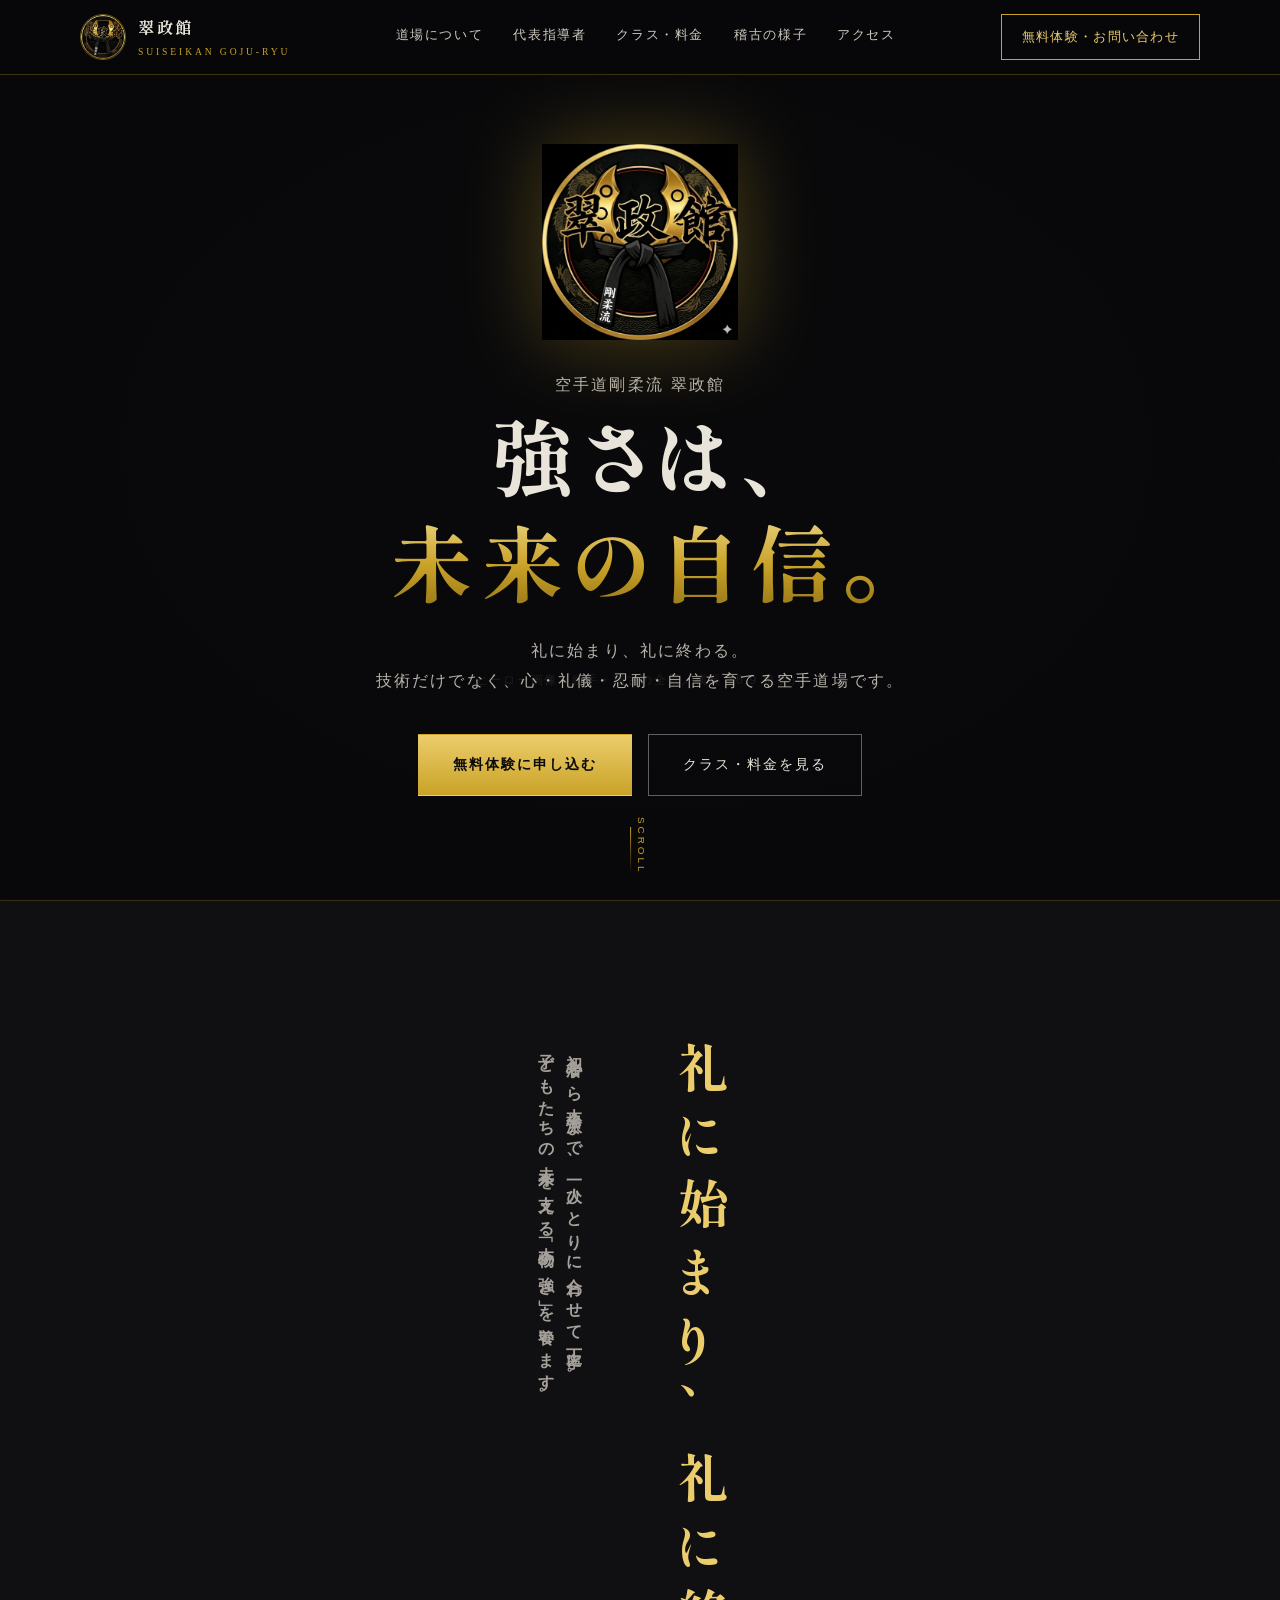
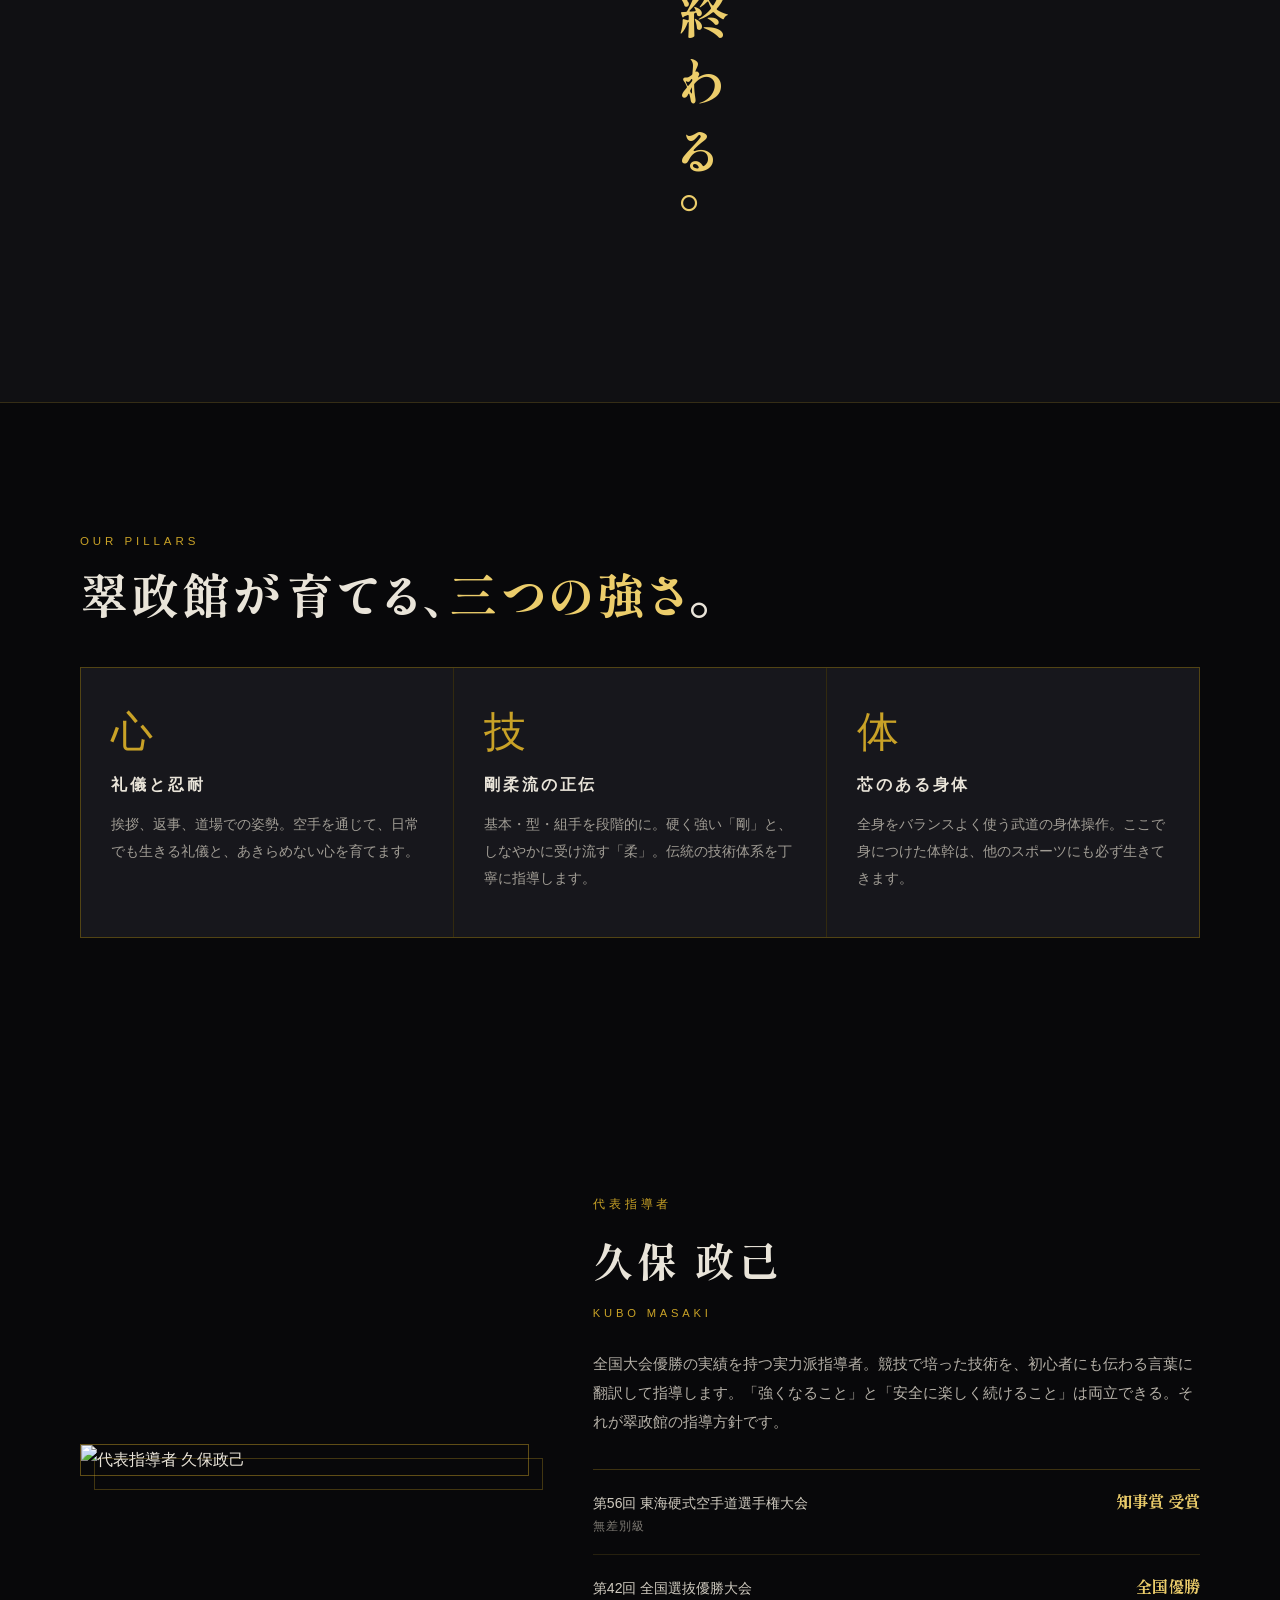
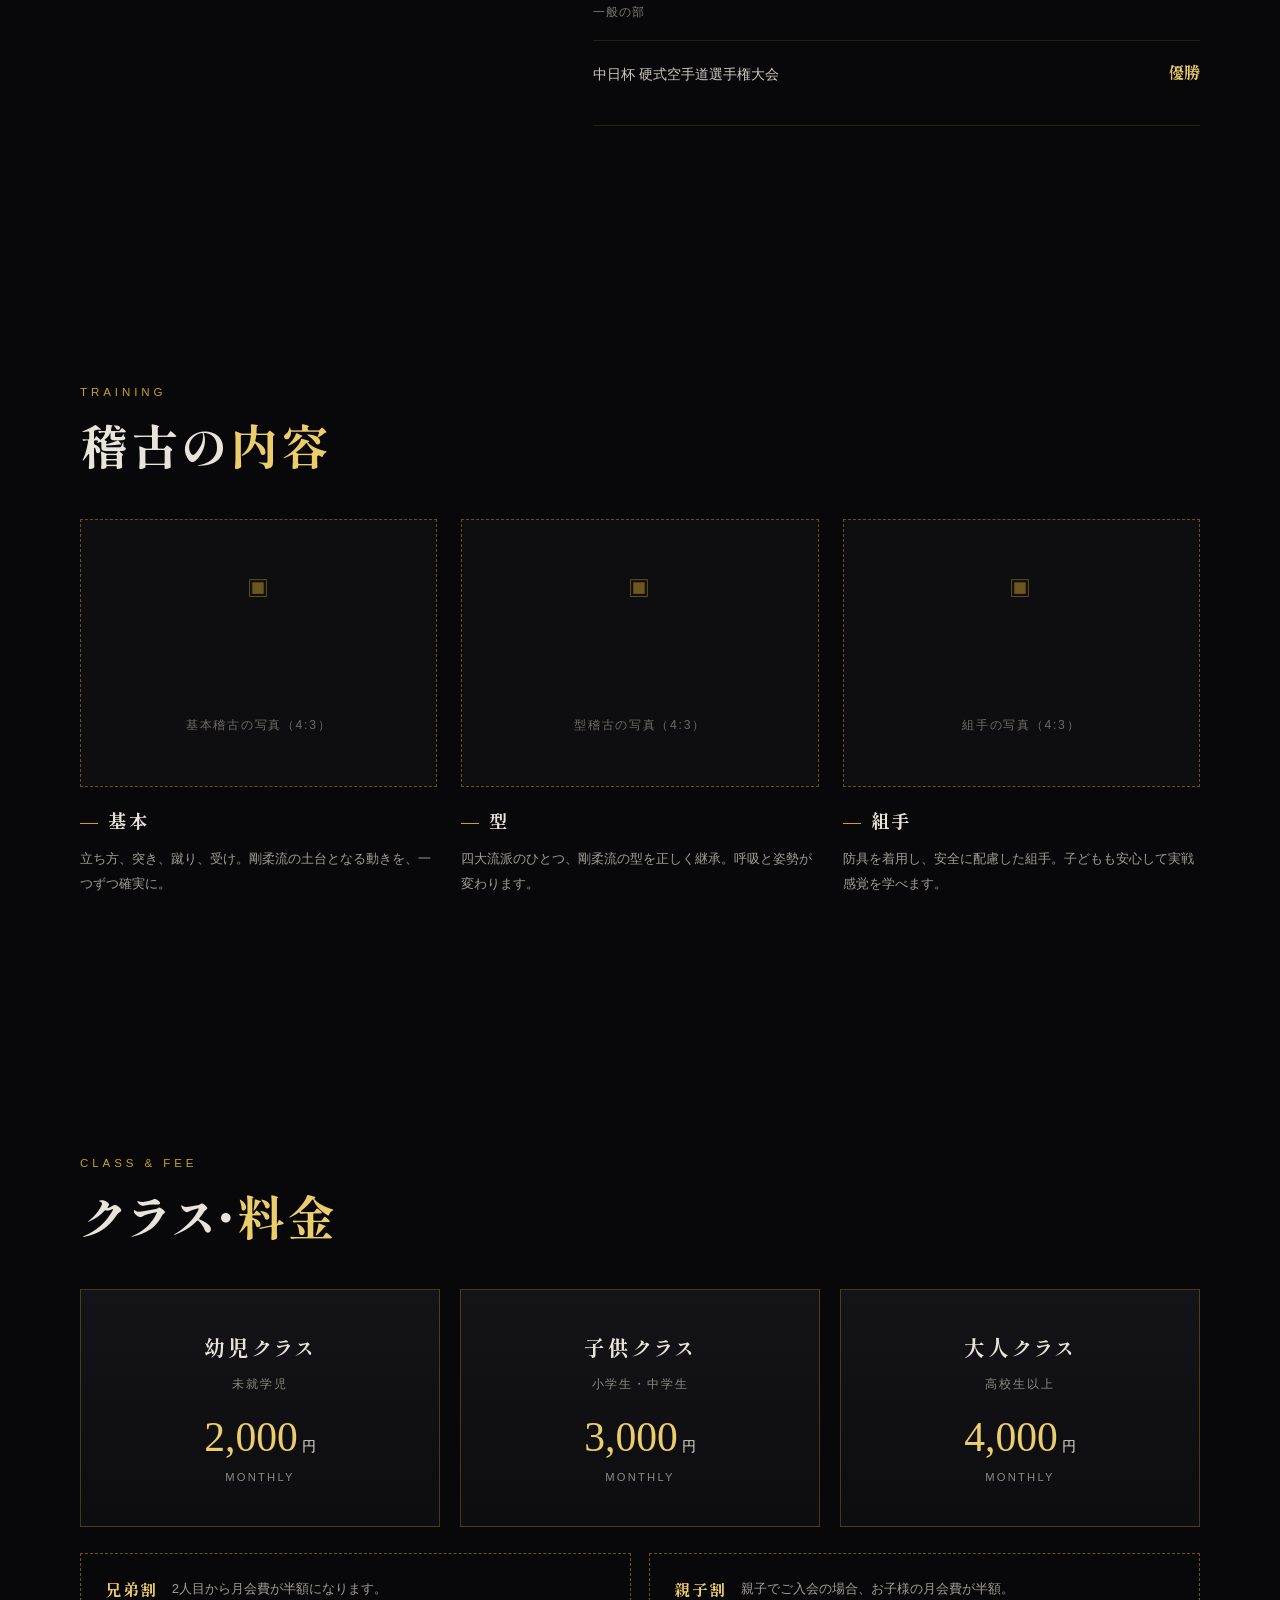
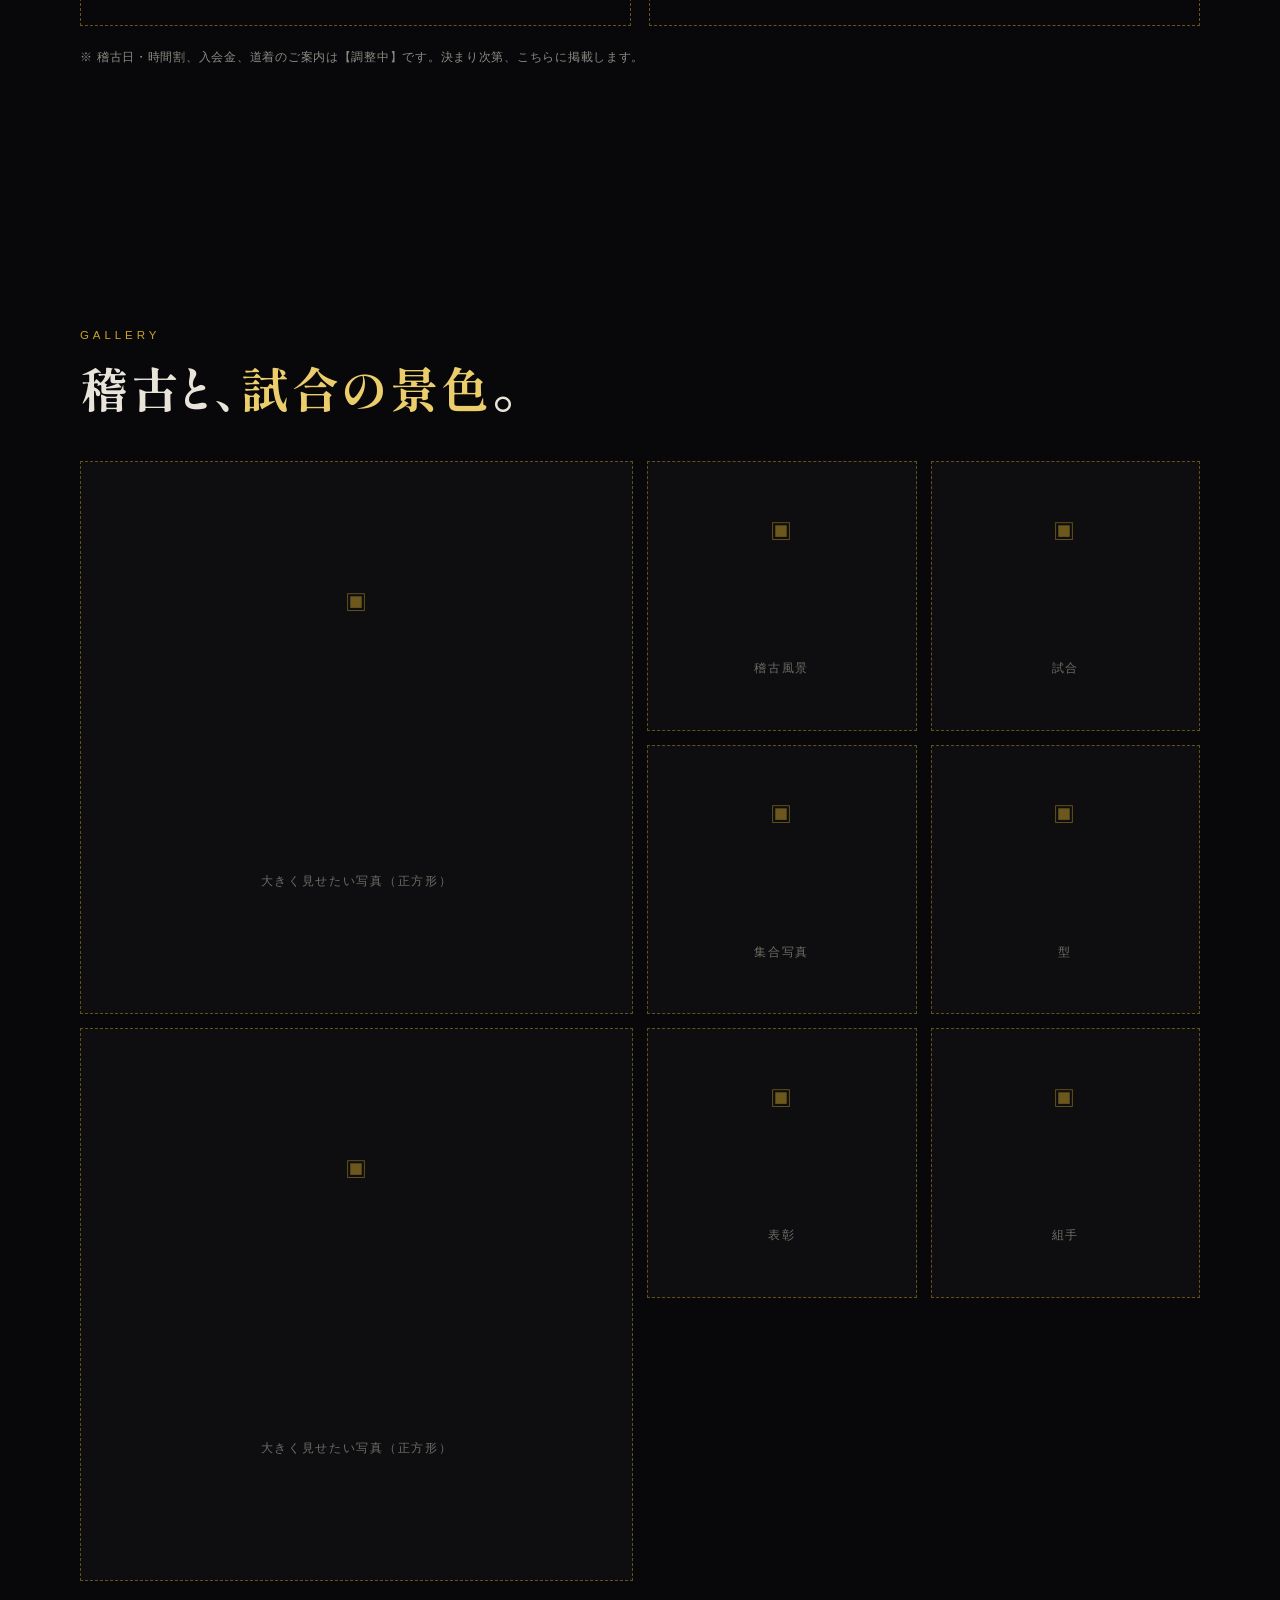
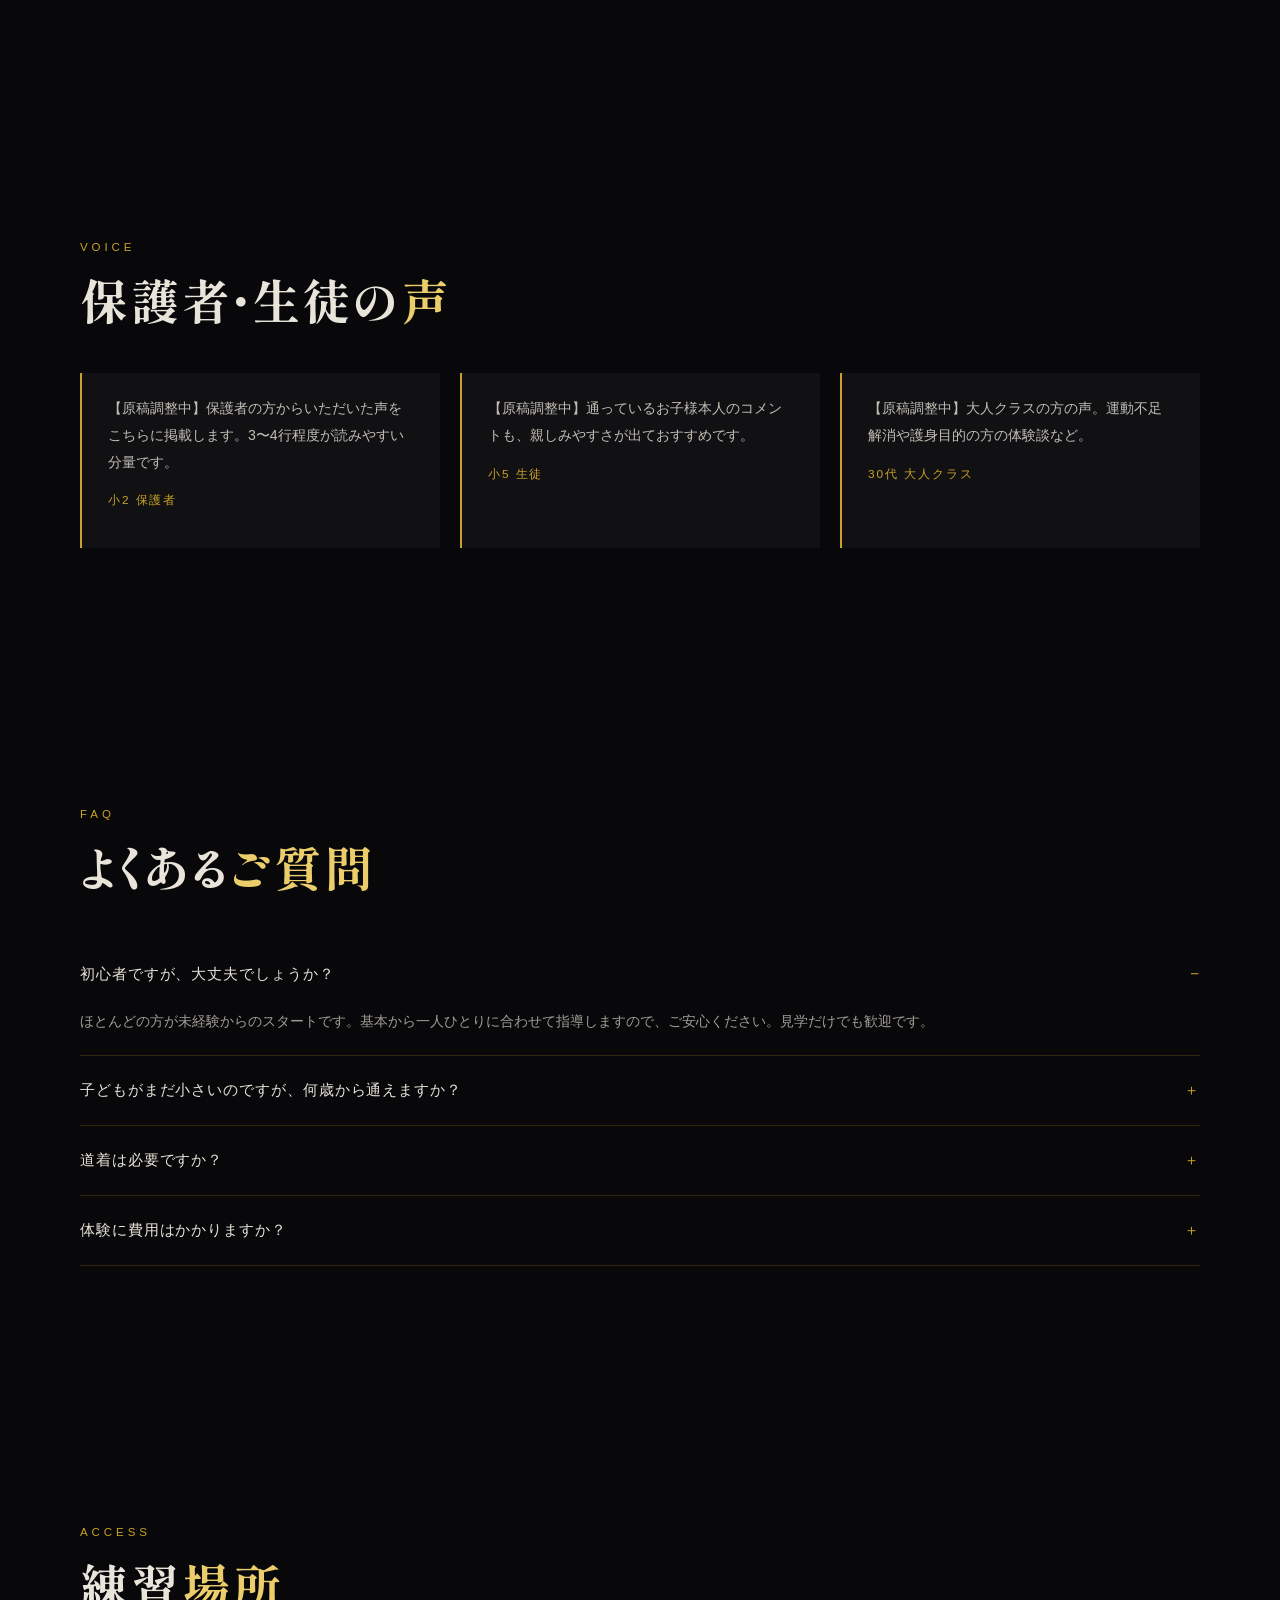
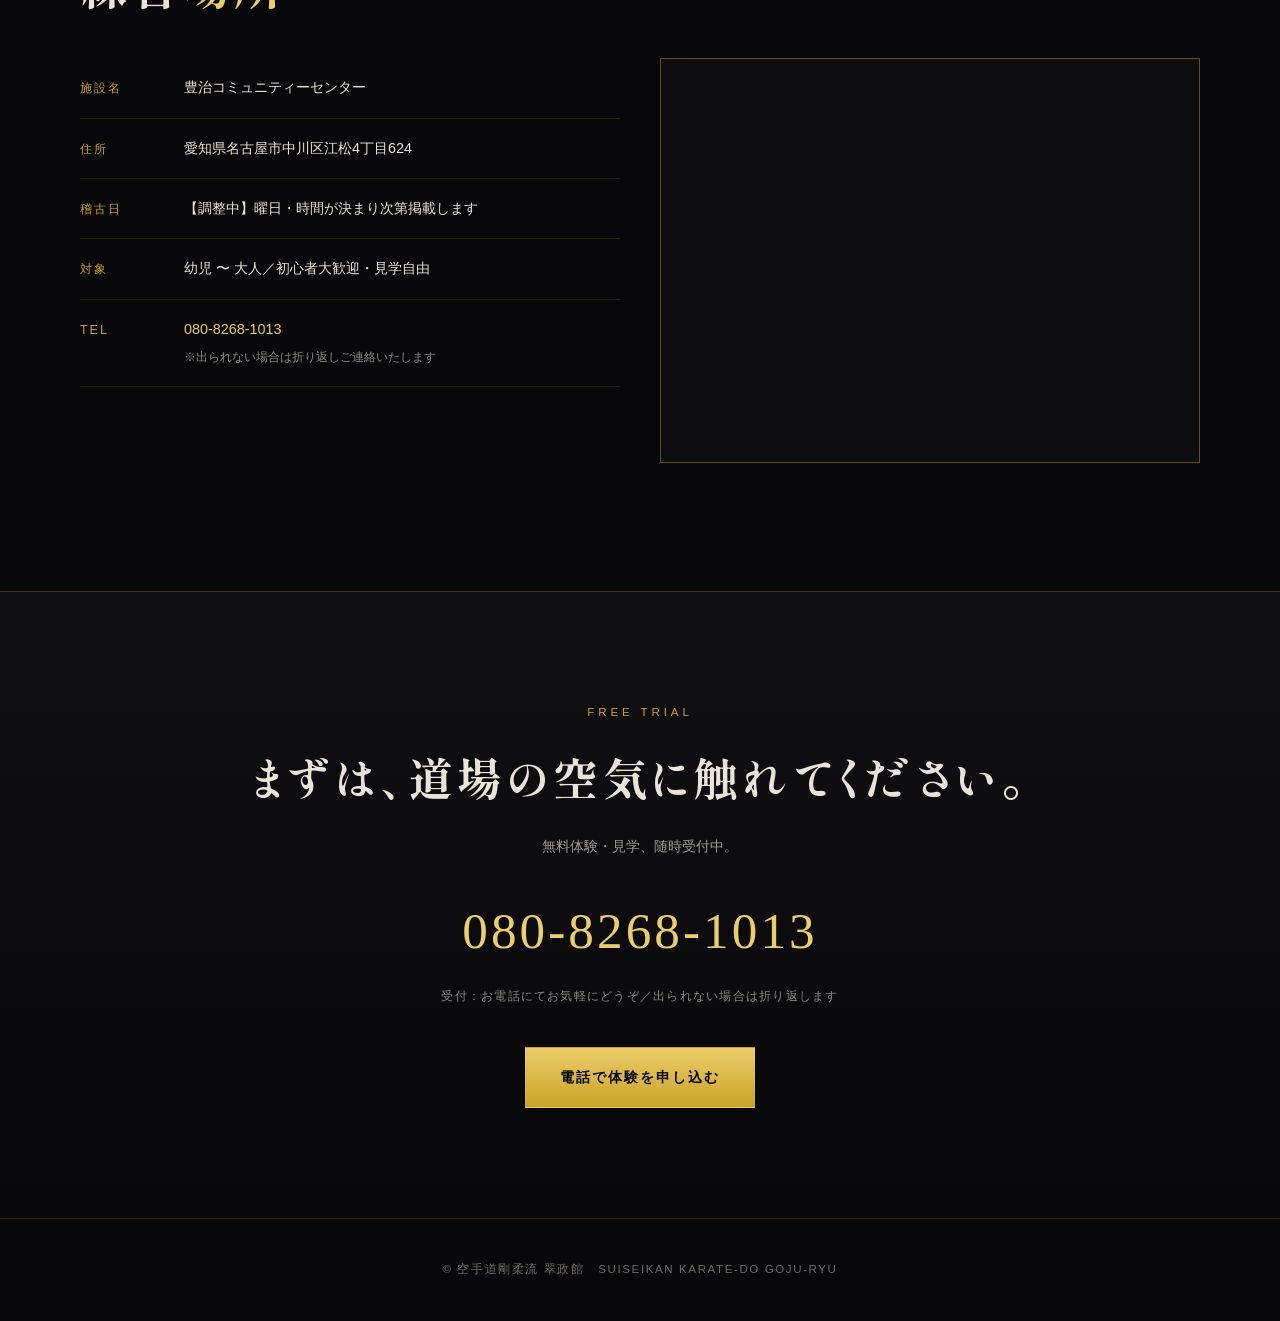
==== A_kuro-kin.html @ 2b080655 "翆政館サイトデプロイ" ====
<!DOCTYPE html>
<html lang="ja">
<head>
<meta charset="UTF-8">
<meta name="viewport" content="width=device-width, initial-scale=1">
<title>空手道剛柔流 翠政館 ｜ 強さは、未来の自信。</title>
<link rel="preconnect" href="https://fonts.googleapis.com">
<link rel="preconnect" href="https://fonts.gstatic.com" crossorigin>
<link href="https://fonts.googleapis.com/css2?family=Shippori+Mincho+B1:wght@600;700;800&family=Zen+Kaku+Gothic+New:wght@400;500;700&display=swap" rel="stylesheet">
<style>
:root{
  --sumi:#08080a; --kuro:#101013; --tan:#17171c;
  --kin:#c9a227; --kin-l:#eccd6b; --shu:#9e2a20;
  --gofun:#e9e4d9; --gray:#8d8a83;
  --disp:"Shippori Mincho B1",serif;
  --body:"Zen Kaku Gothic New",sans-serif;
}
*{box-sizing:border-box;margin:0;padding:0}
html{scroll-behavior:smooth}
body{background:var(--sumi);color:var(--gofun);font-family:var(--body);line-height:1.9;
  font-feature-settings:"palt";-webkit-font-smoothing:antialiased;overflow-x:hidden}
a{color:inherit;text-decoration:none}
img{max-width:100%;display:block}
:focus-visible{outline:2px solid var(--kin-l);outline-offset:3px}

/* 背景：青海波 */
body::before{content:"";position:fixed;inset:0;z-index:-1;opacity:.16;
  background-image:url("data:image/svg+xml,%3Csvg xmlns='http://www.w3.org/2000/svg' width='60' height='30' viewBox='0 0 60 30'%3E%3Cg fill='none' stroke='%23c9a227' stroke-width='.7'%3E%3Cpath d='M0 30a15 15 0 0130 0 15 15 0 0130 0'/%3E%3Cpath d='M0 22a15 15 0 0130 0 15 15 0 0130 0'/%3E%3Cpath d='M0 14a15 15 0 0130 0 15 15 0 0130 0'/%3E%3C/g%3E%3C/svg%3E");}

.wrap{width:min(1120px,92vw);margin-inline:auto}
.eyebrow{font-size:.72rem;letter-spacing:.34em;color:var(--kin);font-weight:500}
.sec{padding:clamp(72px,10vw,132px) 0;position:relative}
.sec-title{font-family:var(--disp);font-weight:800;font-size:clamp(1.9rem,4.4vw,3rem);
  line-height:1.35;letter-spacing:.06em;margin:.5rem 0 2.6rem}
.sec-title em{font-style:normal;color:var(--kin-l)}
.rule{height:1px;background:linear-gradient(90deg,var(--kin),transparent);margin:0 0 2rem;width:120px}

/* ヘッダー */
header{position:fixed;top:0;left:0;right:0;z-index:50;backdrop-filter:blur(10px);
  background:rgba(8,8,10,.72);border-bottom:1px solid rgba(201,162,39,.28);transition:.3s}
.nav{display:flex;align-items:center;justify-content:space-between;height:74px}
.brand{display:flex;align-items:center;gap:12px}
.brand img{width:46px;height:46px;border-radius:50%;border:1px solid rgba(201,162,39,.5)}
.brand b{font-family:var(--disp);font-size:1.02rem;letter-spacing:.16em;font-weight:700}
.brand span{display:block;font-size:.6rem;letter-spacing:.3em;color:var(--kin);font-weight:400}
.menu{display:flex;gap:30px;font-size:.84rem;letter-spacing:.12em}
.menu a{position:relative;padding-bottom:4px;color:#cfcabf}
.menu a::after{content:"";position:absolute;left:0;bottom:0;width:0;height:1px;background:var(--kin);transition:.3s}
.menu a:hover::after{width:100%}
.tel-btn{border:1px solid var(--kin);color:var(--kin-l);padding:10px 20px;font-size:.8rem;
  letter-spacing:.1em;transition:.25s}
.tel-btn:hover{background:var(--kin);color:#000}
.burger{display:none;background:none;border:0;color:var(--kin);font-size:1.4rem;cursor:pointer}

/* ヒーロー */
.hero{min-height:100svh;display:grid;place-items:center;position:relative;padding:120px 0 80px;text-align:center}
.hero-media{position:absolute;inset:0;overflow:hidden}
.hero-media .ph{height:100%;border-radius:0;border-color:rgba(201,162,39,.22);background:#0c0c0e}
.hero-media::after{content:"";position:absolute;inset:0;
  background:radial-gradient(ellipse at center,rgba(8,8,10,.62) 0%,rgba(8,8,10,.94) 72%)}
.hero-inner{position:relative;z-index:2;animation:rise 1.1s cubic-bezier(.2,.7,.2,1) both}
.hero-logo{width:clamp(140px,20vw,196px);margin:0 auto 30px;filter:drop-shadow(0 0 42px rgba(201,162,39,.35))}
.hero h1{font-family:var(--disp);font-weight:800;font-size:clamp(2.4rem,7.4vw,5.2rem);
  letter-spacing:.1em;line-height:1.28;margin-bottom:22px}
.hero h1 .g{background:linear-gradient(180deg,#f5e2a0,var(--kin) 55%,#8c6d15);
  -webkit-background-clip:text;background-clip:text;color:transparent}
.hero p{color:#b9b4aa;letter-spacing:.14em;font-size:clamp(.86rem,1.8vw,1rem)}
.hero-cta{display:flex;gap:16px;justify-content:center;flex-wrap:wrap;margin-top:38px}
.btn{padding:16px 34px;letter-spacing:.14em;font-size:.9rem;font-weight:500;transition:.28s;border:1px solid transparent}
.btn-gold{background:linear-gradient(180deg,var(--kin-l),var(--kin));color:#0a0a0a;font-weight:700}
.btn-gold:hover{transform:translateY(-2px);box-shadow:0 12px 30px rgba(201,162,39,.3)}
.btn-line{border-color:rgba(233,228,217,.4);color:var(--gofun)}
.btn-line:hover{border-color:var(--kin);color:var(--kin-l)}
.scroll{position:absolute;bottom:26px;left:50%;transform:translateX(-50%);font-size:.62rem;
  letter-spacing:.3em;color:var(--kin);writing-mode:vertical-rl;z-index:2}
.scroll::after{content:"";display:block;width:1px;height:46px;background:linear-gradient(var(--kin),transparent);margin:10px auto 0}
@keyframes rise{from{opacity:0;transform:translateY(28px)}to{opacity:1;transform:none}}

/* シグネチャー：縦書き理念 */
.creed{position:relative;padding:clamp(80px,12vw,140px) 0;background:var(--kuro);
  border-block:1px solid rgba(201,162,39,.2)}
.creed-in{display:flex;justify-content:center;gap:clamp(28px,6vw,72px)}
.creed .v{writing-mode:vertical-rl;font-family:var(--disp);font-weight:700;
  font-size:clamp(1.5rem,3.6vw,2.5rem);letter-spacing:.34em;line-height:1.7}
.creed .v.main{color:var(--kin-l);font-size:clamp(1.9rem,5vw,3.2rem)}
.creed .v.sub{color:#a5a099;font-size:clamp(.86rem,1.5vw,1rem);letter-spacing:.24em;font-family:var(--body)}

/* 3つの柱 */
.pillars{display:grid;grid-template-columns:repeat(3,1fr);gap:1px;background:rgba(201,162,39,.22);
  border:1px solid rgba(201,162,39,.22)}
.pillar{background:var(--tan);padding:44px 30px;transition:.3s}
.pillar:hover{background:#1d1d23}
.pillar .k{font-family:var(--disp);font-size:2.6rem;color:var(--kin);line-height:1;margin-bottom:16px}
.pillar h3{font-size:1rem;letter-spacing:.18em;margin-bottom:12px;font-weight:700}
.pillar p{font-size:.86rem;color:#a19d95;line-height:1.95}

/* 代表 */
.master{display:grid;grid-template-columns:.85fr 1.15fr;gap:clamp(32px,5vw,70px);align-items:center}
.master-photo{position:relative}
.master-photo img{border:1px solid rgba(201,162,39,.45)}
.master-photo::before{content:"";position:absolute;inset:14px -14px -14px 14px;border:1px solid rgba(201,162,39,.3);z-index:-1}
.master h2{font-family:var(--disp);font-size:clamp(1.8rem,3.6vw,2.5rem);letter-spacing:.1em;margin:.4rem 0 .3rem}
.master .roma{font-size:.7rem;letter-spacing:.34em;color:var(--kin);margin-bottom:26px}
.master .lead{color:#b6b1a8;font-size:.95rem;margin-bottom:32px}
.record{border-top:1px solid rgba(201,162,39,.28)}
.record-row{display:grid;grid-template-columns:1fr auto;gap:16px;align-items:baseline;
  padding:16px 0;border-bottom:1px solid rgba(201,162,39,.16)}
.record-row .t{font-size:.88rem;color:#cfcabf}
.record-row .t small{display:block;color:#7e7a73;font-size:.72rem;letter-spacing:.1em}
.record-row .r{font-family:var(--disp);font-weight:700;color:var(--kin-l);white-space:nowrap;font-size:1.02rem}

/* 料金 */
.fees{display:grid;grid-template-columns:repeat(3,1fr);gap:20px}
.fee{border:1px solid rgba(201,162,39,.3);background:linear-gradient(180deg,#141418,#0d0d10);
  padding:38px 26px;text-align:center;position:relative;transition:.3s}
.fee:hover{transform:translateY(-4px);border-color:var(--kin)}
.fee h3{font-family:var(--disp);font-size:1.3rem;letter-spacing:.14em;margin-bottom:6px}
.fee .age{font-size:.72rem;color:var(--gray);letter-spacing:.16em;margin-bottom:22px}
.fee .p{font-family:var(--disp);font-size:2.6rem;color:var(--kin-l);line-height:1}
.fee .p small{font-size:.9rem;color:var(--gofun);margin-left:4px}
.fee .m{font-size:.7rem;color:var(--gray);letter-spacing:.2em;margin-top:8px}
.discount{display:flex;gap:18px;flex-wrap:wrap;margin-top:26px}
.disc{flex:1 1 240px;border:1px dashed rgba(201,162,39,.5);padding:20px 24px;display:flex;gap:14px;align-items:center}
.disc b{color:var(--kin-l);font-family:var(--disp);letter-spacing:.1em}
.disc span{font-size:.82rem;color:#a19d95}
.note{font-size:.76rem;color:var(--gray);margin-top:20px;letter-spacing:.06em}

/* 稽古 */
.keiko{display:grid;grid-template-columns:repeat(auto-fit,minmax(240px,1fr));gap:24px}
.keiko-card .ph{aspect-ratio:4/3;margin-bottom:16px}
.keiko-card h3{font-family:var(--disp);font-size:1.15rem;letter-spacing:.14em;margin-bottom:8px}
.keiko-card h3::before{content:"";display:inline-block;width:18px;height:1px;background:var(--kin);vertical-align:middle;margin-right:10px}
.keiko-card p{font-size:.84rem;color:#a19d95}

/* 写真枠 */
.ph{width:100%;aspect-ratio:16/9;border:1px dashed rgba(201,162,39,.45);background:#0e0e11;
  display:grid;place-items:center;text-align:center;color:#6f6b64;font-size:.76rem;letter-spacing:.14em;gap:6px}
.ph .ico{font-size:1.4rem;color:rgba(201,162,39,.5)}
.gal{display:grid;grid-template-columns:repeat(4,1fr);gap:14px}
.gal .ph:nth-child(1),.gal .ph:nth-child(6){grid-column:span 2;grid-row:span 2;aspect-ratio:1}
.gal .ph{aspect-ratio:1}

/* 声 */
.voices{display:grid;grid-template-columns:repeat(3,1fr);gap:20px}
.voice{border-left:2px solid var(--kin);padding:22px 26px;background:#111114}
.voice p{font-size:.88rem;color:#c2bdb4;margin-bottom:14px}
.voice .who{font-size:.74rem;color:var(--kin);letter-spacing:.16em}

/* FAQ */
details{border-bottom:1px solid rgba(201,162,39,.2)}
summary{padding:20px 0;cursor:pointer;list-style:none;display:flex;justify-content:space-between;
  gap:16px;font-size:.95rem;letter-spacing:.06em}
summary::-webkit-details-marker{display:none}
summary::after{content:"＋";color:var(--kin);transition:.3s}
details[open] summary::after{content:"−"}
details p{padding:0 0 20px;font-size:.86rem;color:#a19d95}

/* アクセス */
.access{display:grid;grid-template-columns:1fr 1fr;gap:40px;align-items:start}
.info-row{display:grid;grid-template-columns:88px 1fr;gap:16px;padding:16px 0;border-bottom:1px solid rgba(201,162,39,.16);font-size:.9rem}
.info-row dt{color:var(--kin);font-size:.78rem;letter-spacing:.16em;padding-top:3px}
.map-ph{aspect-ratio:4/3}
.map-ph.filled{padding:0;border-style:solid;overflow:hidden}
.map-ph.filled iframe{width:100%;height:100%;border:0;display:block}


/* CTA */
.cta{background:linear-gradient(180deg,#101013,#08080a);border-top:1px solid rgba(201,162,39,.3);
  text-align:center;padding:clamp(70px,9vw,110px) 0}
.cta h2{font-family:var(--disp);font-size:clamp(1.7rem,4vw,2.8rem);letter-spacing:.1em;margin:.6rem 0 14px}
.cta .tel{font-family:var(--disp);font-size:clamp(2rem,5vw,3.2rem);color:var(--kin-l);letter-spacing:.06em;display:inline-block;margin:22px 0 6px}
.cta small{display:block;color:var(--gray);font-size:.78rem;letter-spacing:.1em}

footer{border-top:1px solid rgba(201,162,39,.2);padding:40px 0;text-align:center;
  font-size:.72rem;color:#6f6b64;letter-spacing:.14em}

@media(max-width:900px){
  .menu{display:none}
  .burger{display:block}
  .menu.open{display:flex;position:absolute;top:74px;left:0;right:0;flex-direction:column;
    gap:0;background:rgba(8,8,10,.97);border-bottom:1px solid rgba(201,162,39,.3)}
  .menu.open a{padding:16px 6vw;border-top:1px solid rgba(201,162,39,.14)}
  .pillars,.fees,.voices,.master,.access{grid-template-columns:1fr}
  .gal{grid-template-columns:repeat(2,1fr)}
  .tel-btn{padding:8px 14px;font-size:.72rem}
  .master-photo::before{display:none}
}
@media(prefers-reduced-motion:reduce){*{animation:none!important;transition:none!important}}
</style>
</head>
<body>

<header>
  <div class="wrap nav">
    <a href="#top" class="brand">
      <img src="images/logo.png" alt="翠政館ロゴ">
      <b>翠政館<span>SUISEIKAN GOJU-RYU</span></b>
    </a>
    <nav class="menu" id="menu">
      <a href="#creed">道場について</a>
      <a href="#master">代表指導者</a>
      <a href="#fee">クラス・料金</a>
      <a href="#gallery">稽古の様子</a>
      <a href="#access">アクセス</a>
    </nav>
    <a href="tel:08082681013" class="tel-btn">無料体験・お問い合わせ</a>
    <button class="burger" id="burger" aria-label="メニュー">☰</button>
  </div>
</header>

<section class="hero" id="top">
  <div class="hero-media">
    <div class="ph"><span class="ico">▣</span>ヒーロー画像（組手・稽古の全景／横長 16:9 推奨）</div>
  </div>
  <div class="hero-inner wrap">
    <img class="hero-logo" src="images/logo.png" alt="空手道剛柔流 翠政館">
    <p class="eyebrow">空手道剛柔流 翠政館</p>
    <h1>強さは、<br><span class="g">未来の自信。</span></h1>
    <p>礼に始まり、礼に終わる。<br>技術だけでなく、心・礼儀・忍耐・自信を育てる空手道場です。</p>
    <div class="hero-cta">
      <a href="tel:08082681013" class="btn btn-gold">無料体験に申し込む</a>
      <a href="#fee" class="btn btn-line">クラス・料金を見る</a>
    </div>
  </div>
  <div class="scroll">SCROLL</div>
</section>

<section class="creed" id="creed">
  <div class="creed-in">
    <p class="v sub">初心者から本格派まで、一人ひとりに合わせて丁寧に。<br>子どもたちの未来を支える「本物の強さ」を養います。</p>
    <p class="v main">礼に始まり、礼に終わる。</p>
  </div>
</section>

<section class="sec wrap">
  <p class="eyebrow">OUR PILLARS</p>
  <h2 class="sec-title">翠政館が育てる、<em>三つの強さ</em>。</h2>
  <div class="pillars">
    <div class="pillar"><div class="k">心</div><h3>礼儀と忍耐</h3><p>挨拶、返事、道場での姿勢。空手を通じて、日常でも生きる礼儀と、あきらめない心を育てます。</p></div>
    <div class="pillar"><div class="k">技</div><h3>剛柔流の正伝</h3><p>基本・型・組手を段階的に。硬く強い「剛」と、しなやかに受け流す「柔」。伝統の技術体系を丁寧に指導します。</p></div>
    <div class="pillar"><div class="k">体</div><h3>芯のある身体</h3><p>全身をバランスよく使う武道の身体操作。ここで身につけた体幹は、他のスポーツにも必ず生きてきます。</p></div>
  </div>
</section>

<section class="sec wrap" id="master">
  <div class="master">
    <div class="master-photo"><img src="images/mastar.jpg" alt="代表指導者 久保政己"></div>
    <div>
      <p class="eyebrow">代表指導者</p>
      <h2>久保 政己</h2>
      <p class="roma">KUBO MASAKI</p>
      <p class="lead">全国大会優勝の実績を持つ実力派指導者。競技で培った技術を、初心者にも伝わる言葉に翻訳して指導します。「強くなること」と「安全に楽しく続けること」は両立できる。それが翠政館の指導方針です。</p>
      <div class="record">
        <div class="record-row"><div class="t">第56回 東海硬式空手道選手権大会<small>無差別級</small></div><div class="r">知事賞 受賞</div></div>
        <div class="record-row"><div class="t">第42回 全国選抜優勝大会<small>一般の部</small></div><div class="r">全国優勝</div></div>
        <div class="record-row"><div class="t">中日杯 硬式空手道選手権大会<small>&nbsp;</small></div><div class="r">優勝</div></div>
      </div>
    </div>
  </div>
</section>

<section class="sec wrap" id="keiko">
  <p class="eyebrow">TRAINING</p>
  <h2 class="sec-title">稽古の<em>内容</em></h2>
  <div class="keiko">
    <div class="keiko-card"><div class="ph"><span class="ico">▣</span>基本稽古の写真（4:3）</div><h3>基本</h3><p>立ち方、突き、蹴り、受け。剛柔流の土台となる動きを、一つずつ確実に。</p></div>
    <div class="keiko-card"><div class="ph"><span class="ico">▣</span>型稽古の写真（4:3）</div><h3>型</h3><p>四大流派のひとつ、剛柔流の型を正しく継承。呼吸と姿勢が変わります。</p></div>
    <div class="keiko-card"><div class="ph"><span class="ico">▣</span>組手の写真（4:3）</div><h3>組手</h3><p>防具を着用し、安全に配慮した組手。子どもも安心して実戦感覚を学べます。</p></div>
  </div>
</section>

<section class="sec wrap" id="fee">
  <p class="eyebrow">CLASS &amp; FEE</p>
  <h2 class="sec-title">クラス・<em>料金</em></h2>
  <div class="fees">
    <div class="fee"><h3>幼児クラス</h3><p class="age">未就学児</p><p class="p">2,000<small>円</small></p><p class="m">MONTHLY</p></div>
    <div class="fee"><h3>子供クラス</h3><p class="age">小学生・中学生</p><p class="p">3,000<small>円</small></p><p class="m">MONTHLY</p></div>
    <div class="fee"><h3>大人クラス</h3><p class="age">高校生以上</p><p class="p">4,000<small>円</small></p><p class="m">MONTHLY</p></div>
  </div>
  <div class="discount">
    <div class="disc"><b>兄弟割</b><span>2人目から月会費が半額になります。</span></div>
    <div class="disc"><b>親子割</b><span>親子でご入会の場合、お子様の月会費が半額。</span></div>
  </div>
  <p class="note">※ 稽古日・時間割、入会金、道着のご案内は【調整中】です。決まり次第、こちらに掲載します。</p>
</section>

<section class="sec wrap" id="gallery">
  <p class="eyebrow">GALLERY</p>
  <h2 class="sec-title">稽古と、<em>試合の景色</em>。</h2>
  <div class="gal">
    <div class="ph"><span class="ico">▣</span>大きく見せたい写真（正方形）</div>
    <div class="ph"><span class="ico">▣</span>稽古風景</div>
    <div class="ph"><span class="ico">▣</span>試合</div>
    <div class="ph"><span class="ico">▣</span>集合写真</div>
    <div class="ph"><span class="ico">▣</span>型</div>
    <div class="ph"><span class="ico">▣</span>大きく見せたい写真（正方形）</div>
    <div class="ph"><span class="ico">▣</span>表彰</div>
    <div class="ph"><span class="ico">▣</span>組手</div>
  </div>
</section>

<section class="sec wrap">
  <p class="eyebrow">VOICE</p>
  <h2 class="sec-title">保護者・生徒の<em>声</em></h2>
  <div class="voices">
    <div class="voice"><p>【原稿調整中】保護者の方からいただいた声をこちらに掲載します。3〜4行程度が読みやすい分量です。</p><p class="who">小2 保護者</p></div>
    <div class="voice"><p>【原稿調整中】通っているお子様本人のコメントも、親しみやすさが出ておすすめです。</p><p class="who">小5 生徒</p></div>
    <div class="voice"><p>【原稿調整中】大人クラスの方の声。運動不足解消や護身目的の方の体験談など。</p><p class="who">30代 大人クラス</p></div>
  </div>
</section>

<section class="sec wrap">
  <p class="eyebrow">FAQ</p>
  <h2 class="sec-title">よくある<em>ご質問</em></h2>
  <details open><summary>初心者ですが、大丈夫でしょうか？</summary><p>ほとんどの方が未経験からのスタートです。基本から一人ひとりに合わせて指導しますので、ご安心ください。見学だけでも歓迎です。</p></details>
  <details><summary>子どもがまだ小さいのですが、何歳から通えますか？</summary><p>幼児クラスをご用意しています。現役保育士の資格を持つ指導者も在籍しており、小さなお子様の安全と発達を理解したうえで指導します。</p></details>
  <details><summary>道着は必要ですか？</summary><p>体験時は動きやすい服装で構いません。入会後の道着のご案内は【調整中】です。</p></details>
  <details><summary>体験に費用はかかりますか？</summary><p>無料体験を随時受け付けています。お電話にてお気軽にお問い合わせください。</p></details>
</section>

<section class="sec wrap" id="access">
  <p class="eyebrow">ACCESS</p>
  <h2 class="sec-title">練習<em>場所</em></h2>
  <div class="access">
    <dl>
      <div class="info-row"><dt>施設名</dt><dd>豊治コミュニティーセンター</dd></div>
      <div class="info-row"><dt>住所</dt><dd>愛知県名古屋市中川区江松4丁目624</dd></div>
      <div class="info-row"><dt>稽古日</dt><dd>【調整中】曜日・時間が決まり次第掲載します</dd></div>
      <div class="info-row"><dt>対象</dt><dd>幼児 〜 大人／初心者大歓迎・見学自由</dd></div>
      <div class="info-row"><dt>TEL</dt><dd><a href="tel:08082681013" style="color:var(--kin-l)">080-8268-1013</a><br><small style="color:var(--gray);font-size:.74rem">※出られない場合は折り返しご連絡いたします</small></dd></div>
    </dl>
    <div class="ph map-ph filled"><iframe src="https://www.google.com/maps/embed?pb=!1m18!1m12!1m3!1d3263.404176293865!2d136.82259426175784!3d35.12158609012284!2m3!1f0!2f0!3f0!3m2!1i1024!2i768!4f13.1!3m3!1m2!1s0x60039d61c3a2d39d%3A0xaff6fc7b0d9c0abc!2z6LGK5rK744Kz44Of44Ol44OL44OG44Kj44K744Oz44K_44O8!5e0!3m2!1sja!2sjp!4v1783864187555!5m2!1sja!2sjp" loading="lazy" referrerpolicy="strict-origin-when-cross-origin" allowfullscreen title="道場アクセスマップ"></iframe></div>
  </div>
</section>

<section class="cta">
  <div class="wrap">
    <p class="eyebrow">FREE TRIAL</p>
    <h2>まずは、道場の空気に触れてください。</h2>
    <p style="color:#a19d95;font-size:.9rem">無料体験・見学、随時受付中。</p>
    <a href="tel:08082681013" class="tel">080-8268-1013</a>
    <small>受付：お電話にてお気軽にどうぞ／出られない場合は折り返します</small>
    <div class="hero-cta"><a href="tel:08082681013" class="btn btn-gold">電話で体験を申し込む</a></div>
  </div>
</section>

<footer>© 空手道剛柔流 翠政館　SUISEIKAN KARATE-DO GOJU-RYU</footer>

<script>
  const b=document.getElementById('burger'),m=document.getElementById('menu');
  b.addEventListener('click',()=>m.classList.toggle('open'));
  m.addEventListener('click',e=>{if(e.target.tagName==='A')m.classList.remove('open')});
</script>
</body>
</html>
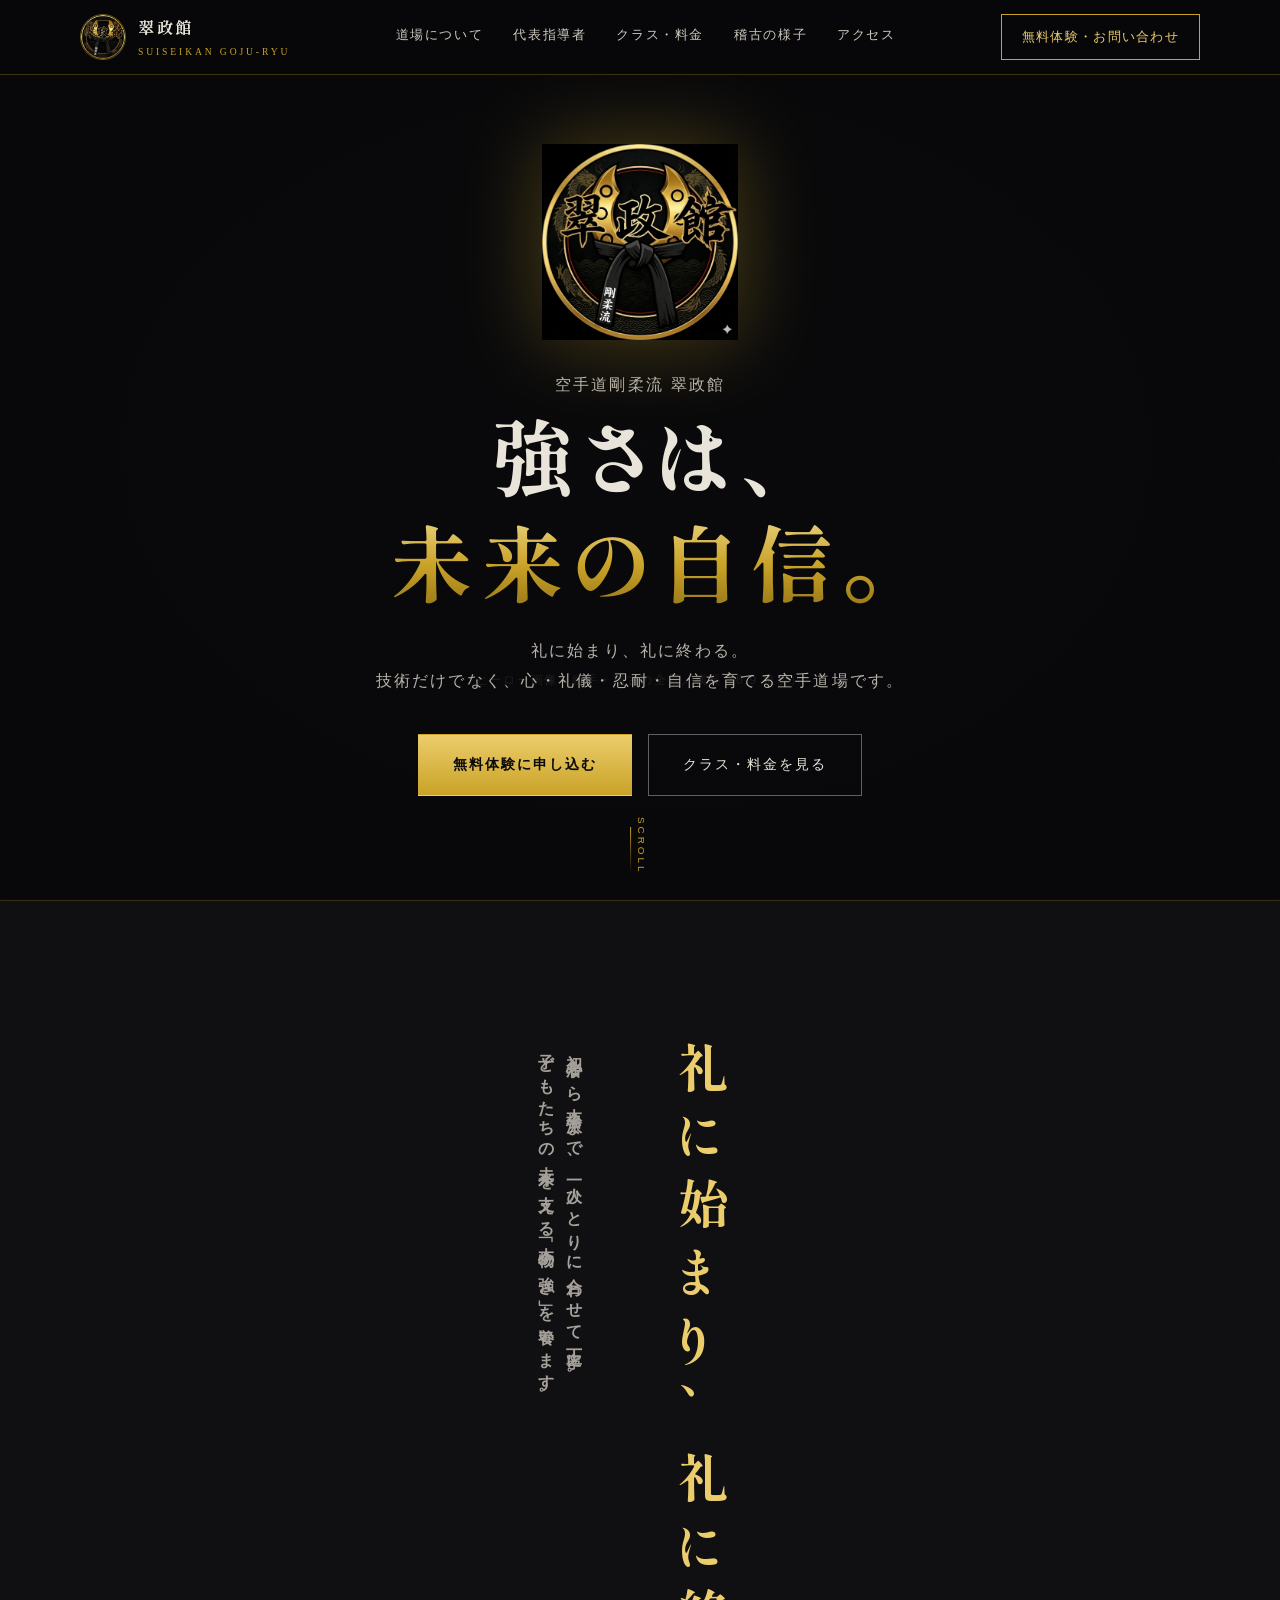
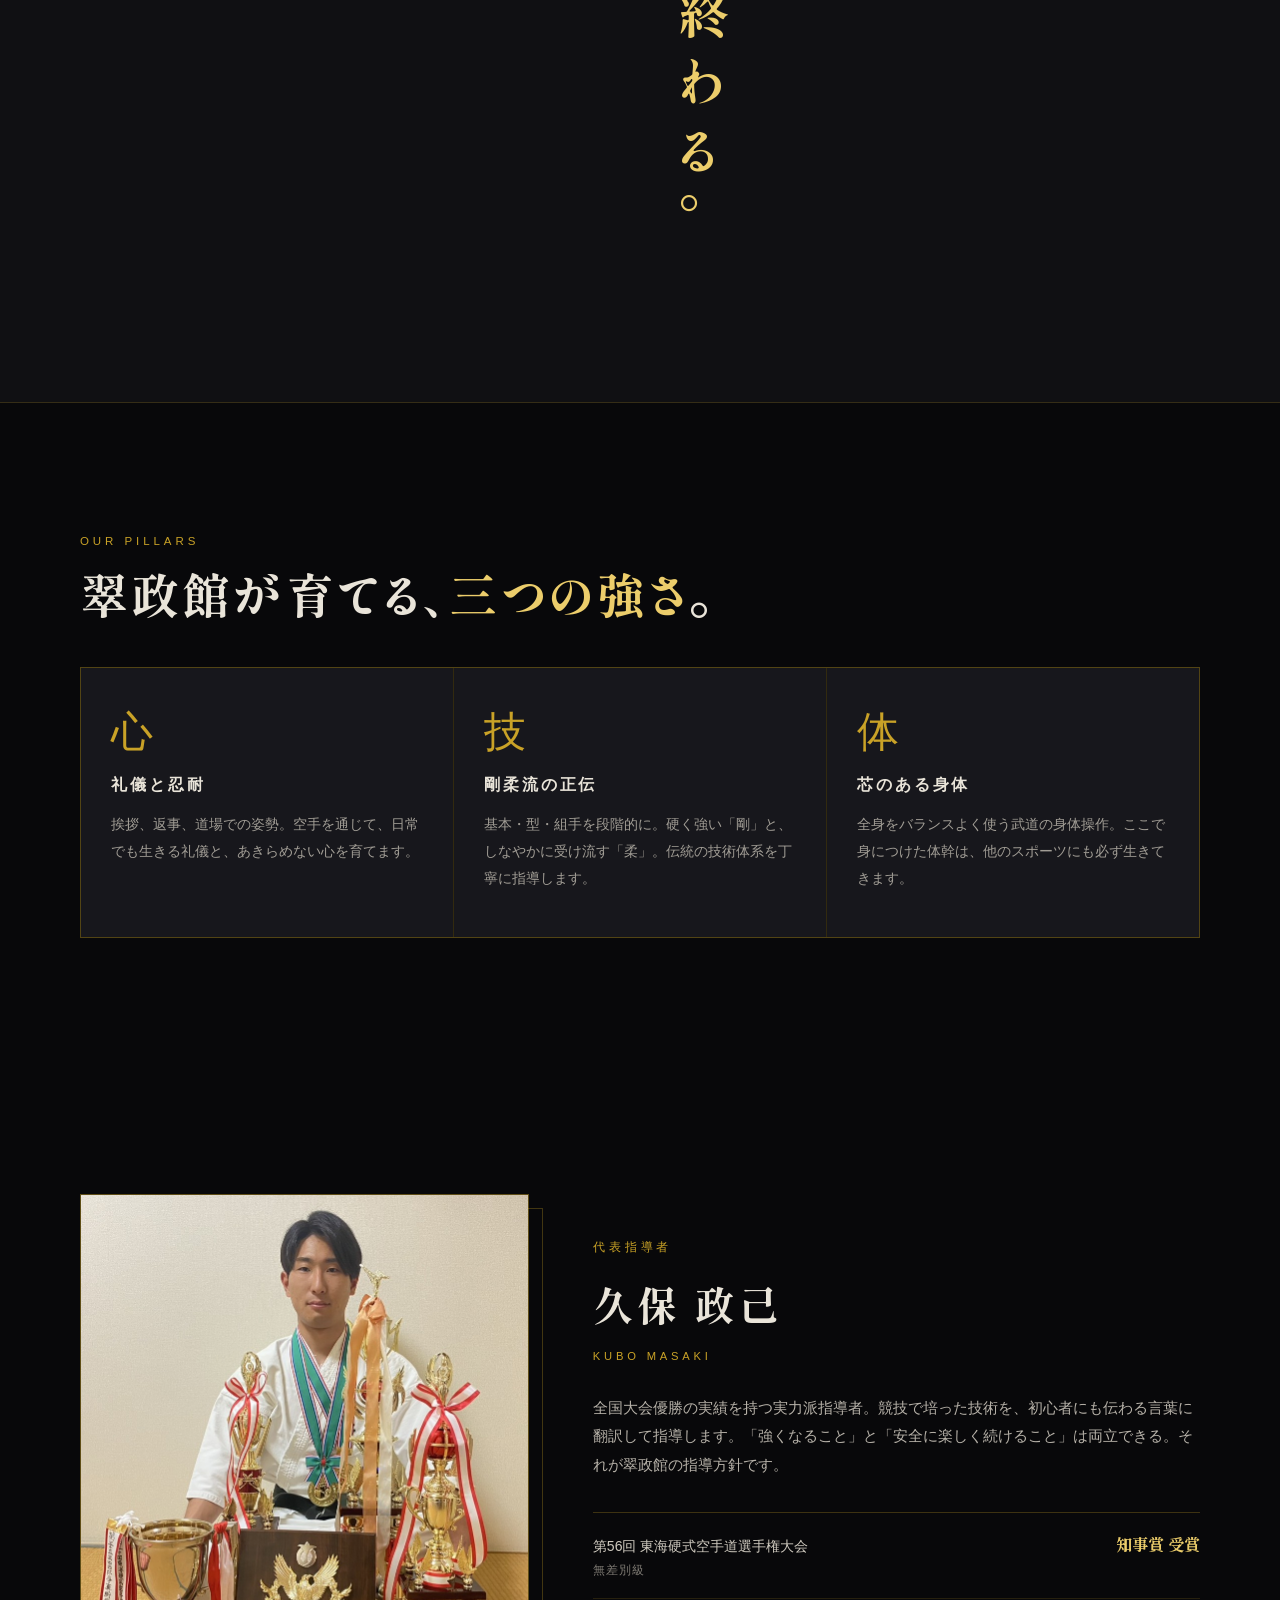
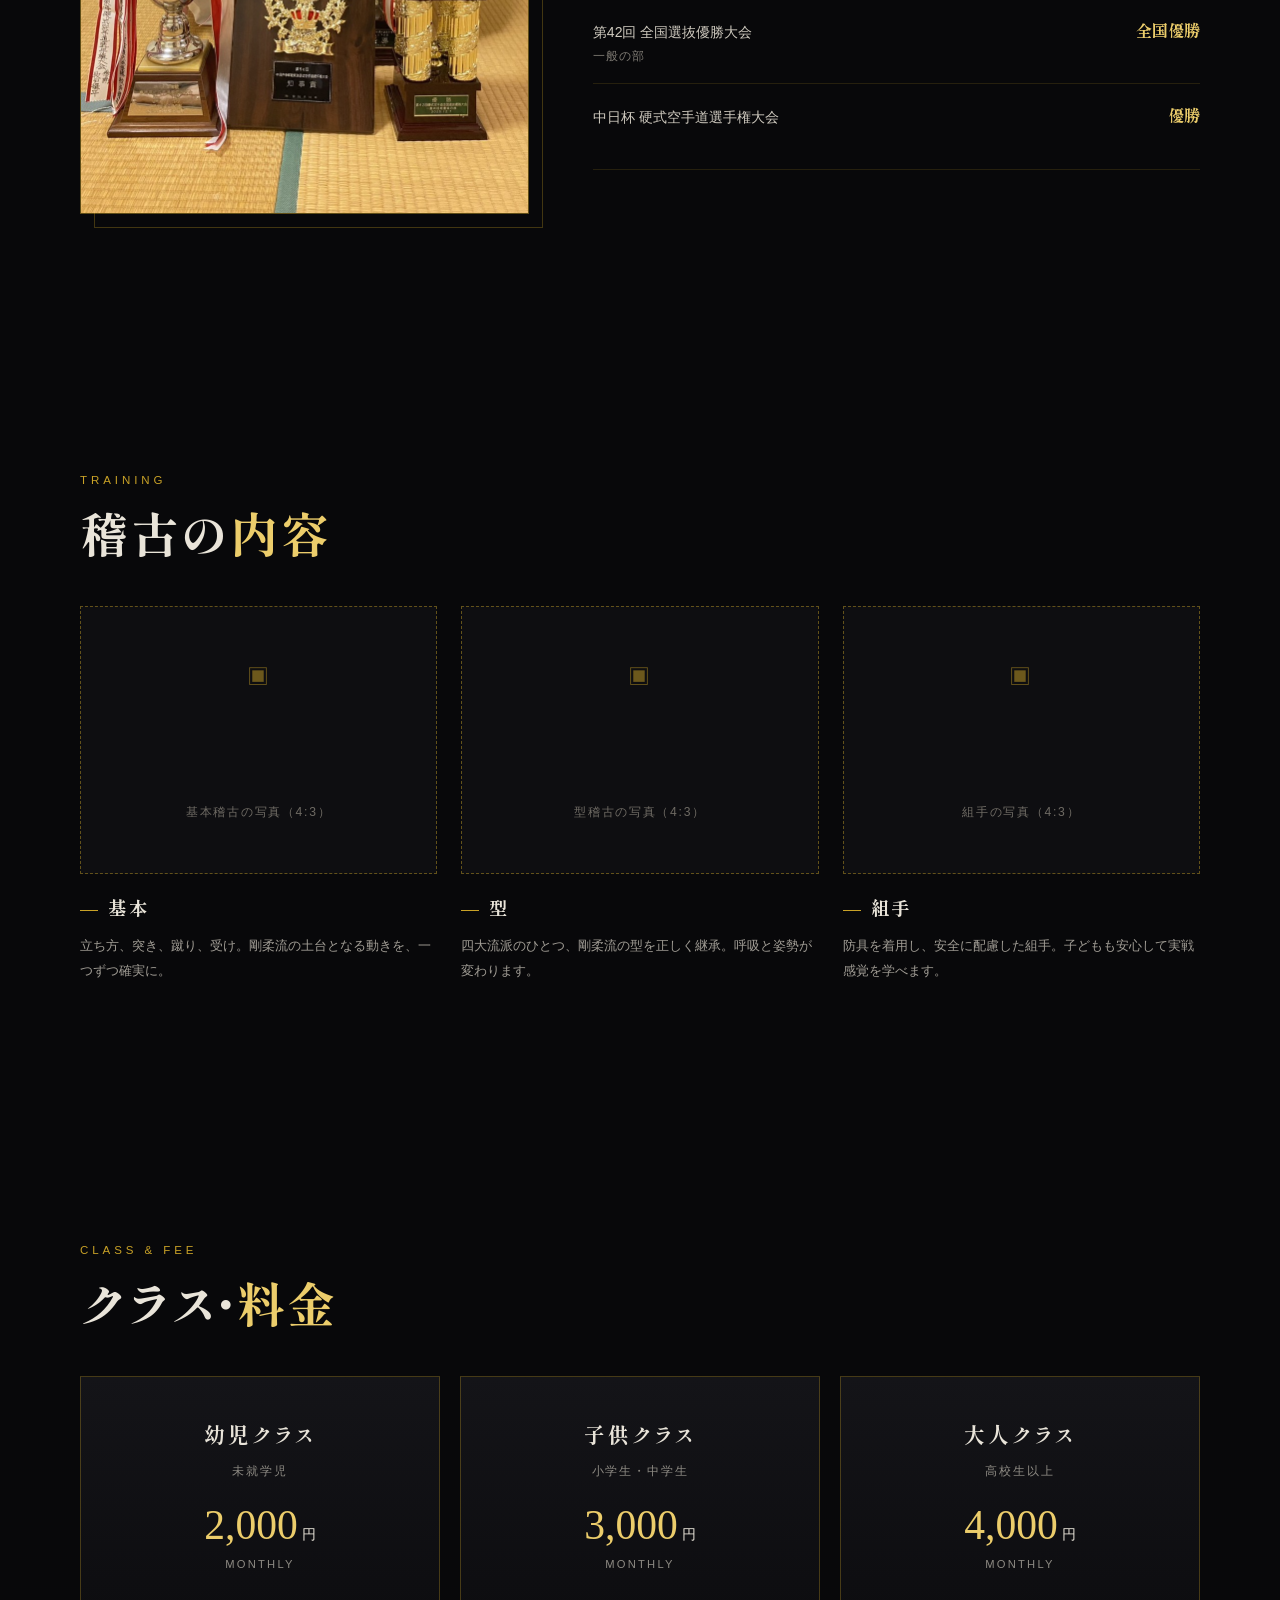
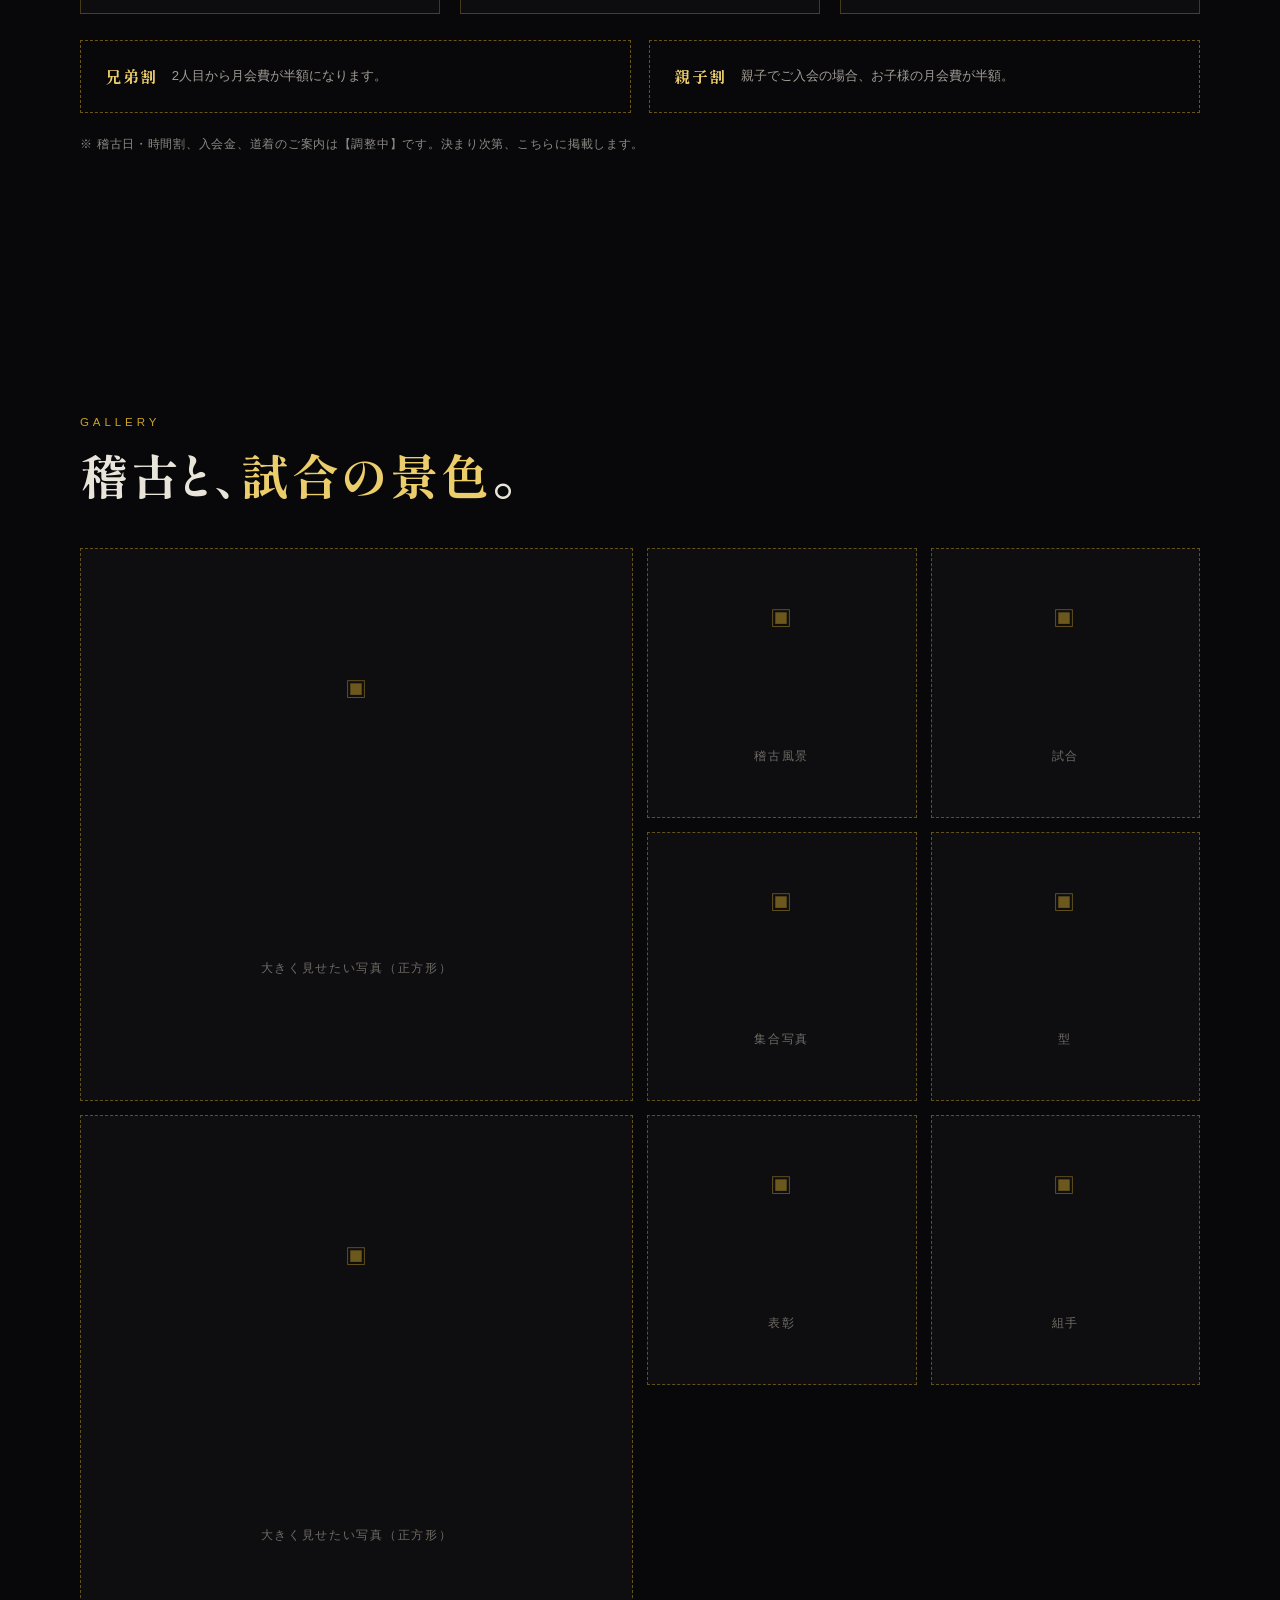
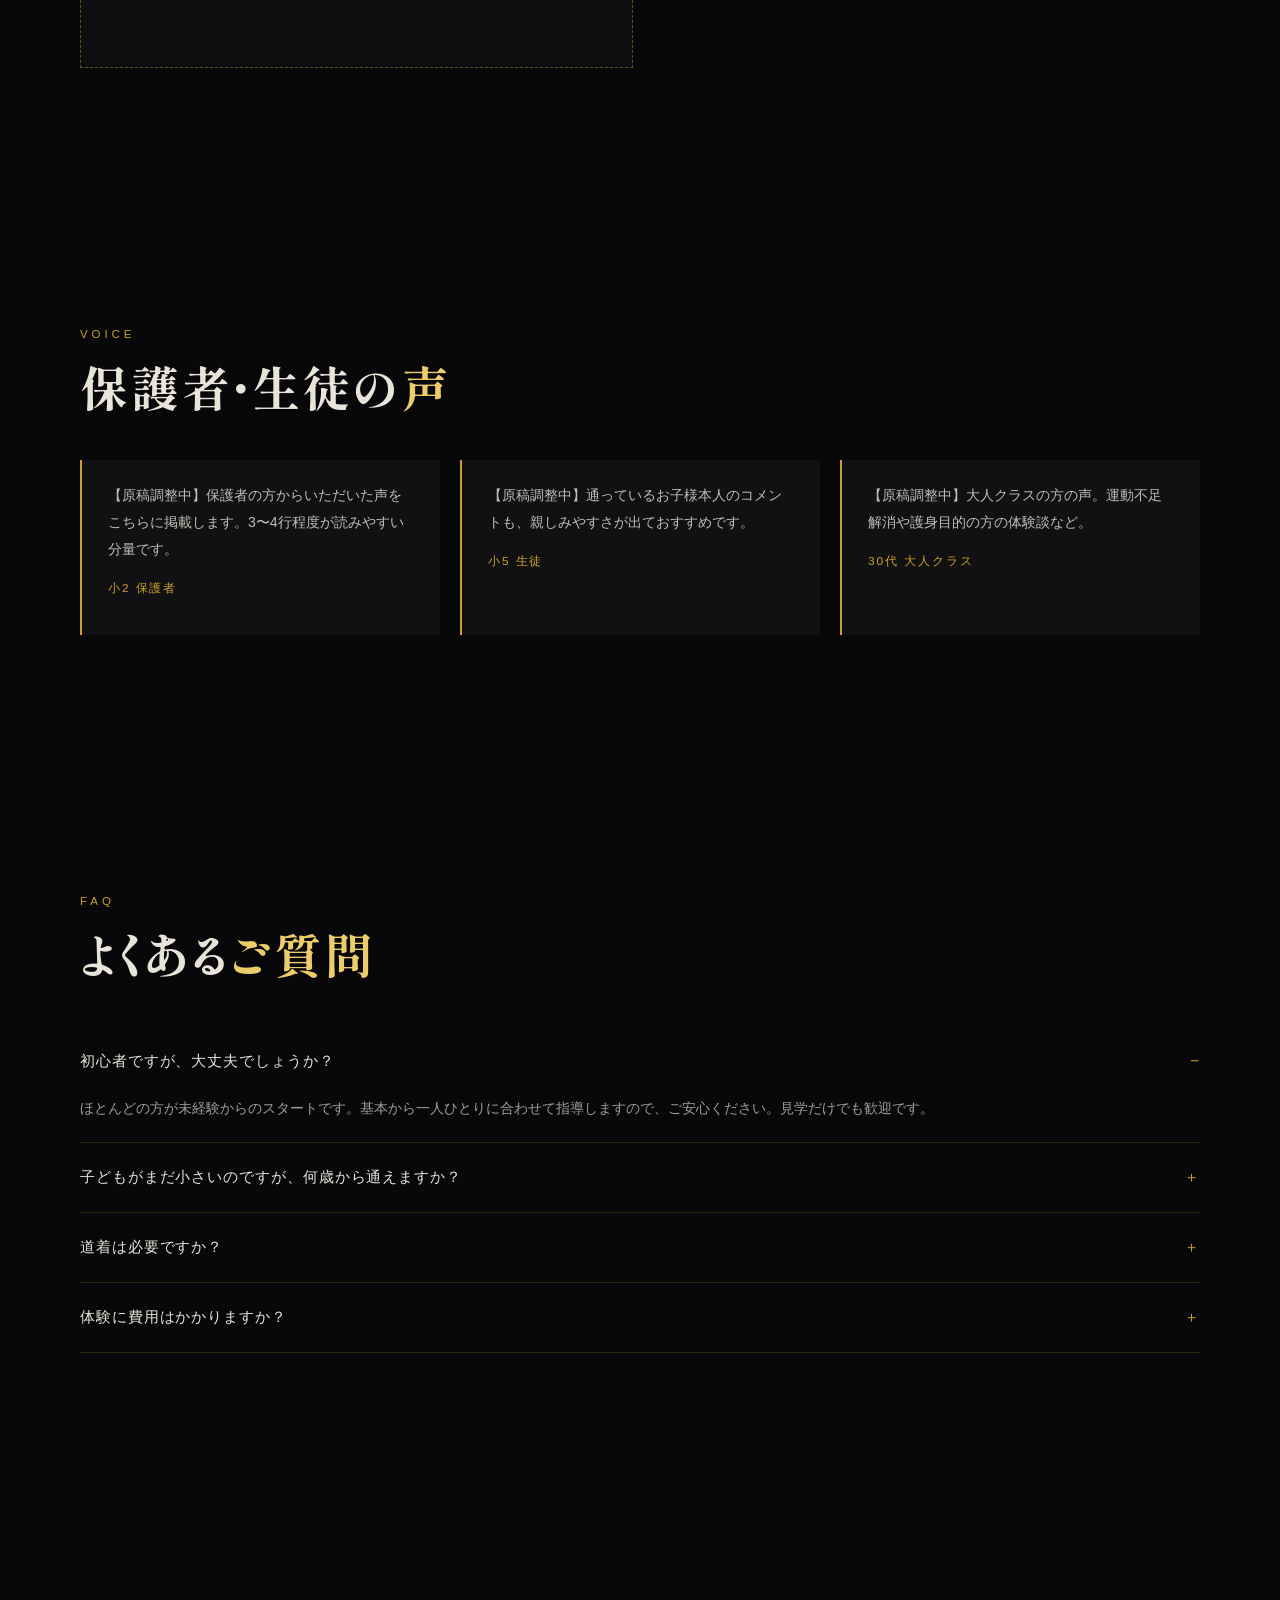
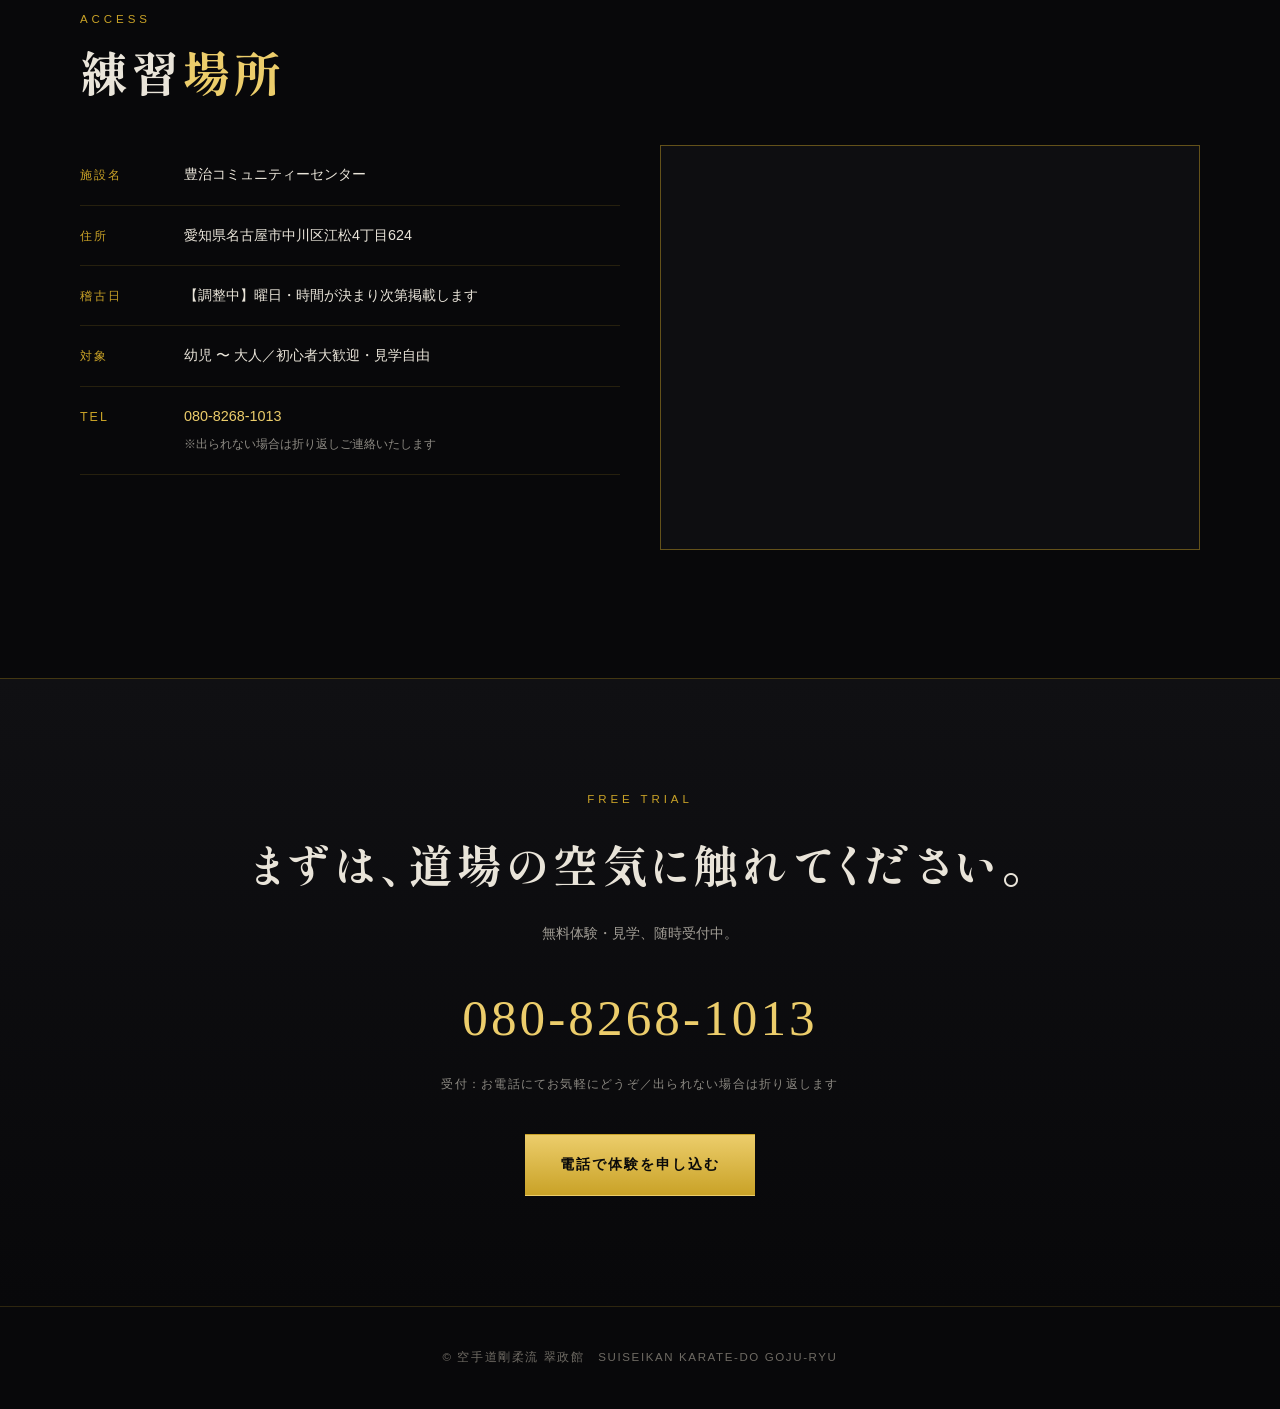
==== commit 4fec02bb: "Update A_kuro-kin.html" ====
--- a/A_kuro-kin.html
+++ b/A_kuro-kin.html
@@ -244,7 +244,7 @@
 
 <section class="sec wrap" id="master">
   <div class="master">
-    <div class="master-photo"><img src="images/mastar.jpg" alt="代表指導者 久保政己"></div>
+    <div class="master-photo"><img src="images/master.jpg" alt="代表指導者 久保政己"></div>
     <div>
       <p class="eyebrow">代表指導者</p>
       <h2>久保 政己</h2>
@@ -352,4 +352,4 @@
   m.addEventListener('click',e=>{if(e.target.tagName==='A')m.classList.remove('open')});
 </script>
 </body>
-</html>+</html>
